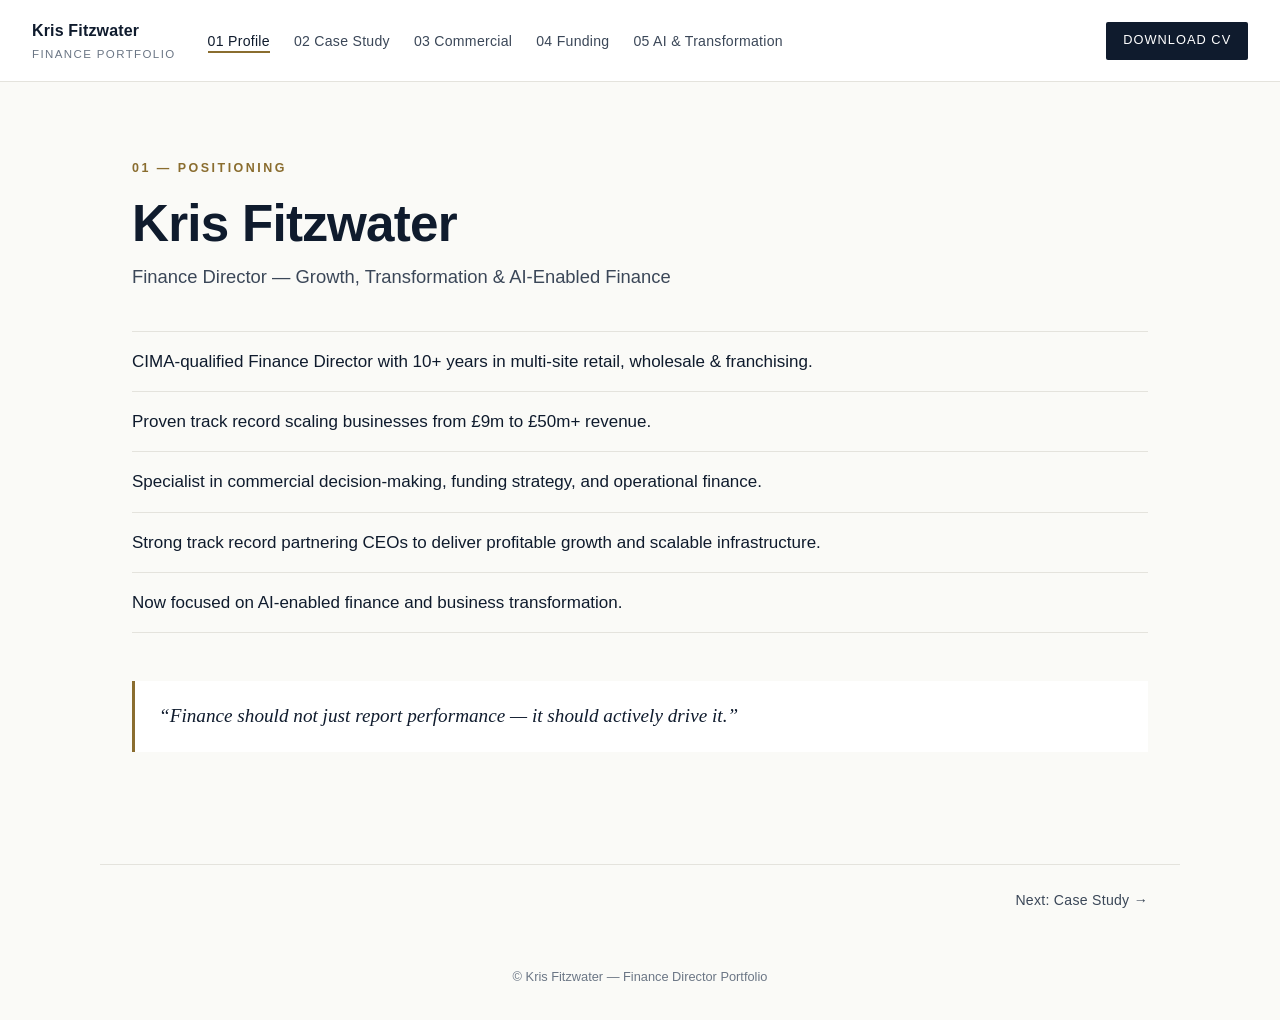
==== portfolio/index.html @ 9b86970d "Add multi-page finance portfolio website Five standalone HTML slides (profile, case study, commercia" ====
<!doctype html>
<html lang="en">
<head>
  <meta charset="utf-8">
  <meta name="viewport" content="width=device-width,initial-scale=1">
  <title>Kris Fitzwater — Finance Director Portfolio</title>
  <meta name="description" content="Portfolio of Kris Fitzwater, CIMA-qualified Finance Director specialising in growth, transformation and AI-enabled finance.">
  <link rel="stylesheet" href="css/style.css">
</head>
<body>
  <header class="site-header">
    <a class="brand" href="index.html">Kris Fitzwater<small>Finance Portfolio</small></a>
    <nav class="primary-nav" aria-label="Portfolio sections">
      <ol>
        <li><a href="index.html" aria-current="page">01 Profile</a></li>
        <li><a href="case-study.html">02 Case Study</a></li>
        <li><a href="commercial.html">03 Commercial</a></li>
        <li><a href="funding.html">04 Funding</a></li>
        <li><a href="transformation.html">05 AI &amp; Transformation</a></li>
      </ol>
    </nav>
    <a class="cv-download" href="assets/Kris-Fitzwater-CV.pdf" download>Download CV</a>
  </header>

  <main class="slide" id="top">
    <p class="eyebrow">01 — Positioning</p>
    <h1>Kris Fitzwater</h1>
    <p class="tagline">Finance Director — Growth, Transformation &amp; AI-Enabled Finance</p>

    <ul class="profile-lede">
      <li>CIMA-qualified Finance Director with 10+ years in multi-site retail, wholesale &amp; franchising.</li>
      <li>Proven track record scaling businesses from £9m to £50m+ revenue.</li>
      <li>Specialist in commercial decision-making, funding strategy, and operational finance.</li>
      <li>Strong track record partnering CEOs to deliver profitable growth and scalable infrastructure.</li>
      <li>Now focused on AI-enabled finance and business transformation.</li>
    </ul>

    <blockquote class="pull-quote">
      “Finance should not just report performance — it should actively drive it.”
    </blockquote>
  </main>

  <nav class="slide-nav" aria-label="Slide navigation">
    <span class="spacer">&larr; Previous</span>
    <a href="case-study.html">Next: Case Study &rarr;</a>
  </nav>

  <footer class="site-footer">
    &copy; Kris Fitzwater — Finance Director Portfolio
  </footer>
</body>
</html>
---- portfolio/css/style.css ----
:root {
  --bg: #fafaf7;
  --paper: #ffffff;
  --ink: #0f1b2d;
  --ink-soft: #3b4758;
  --muted: #6b7685;
  --rule: #e4e3dd;
  --accent: #8a6d2f;
  --max: 1080px;
}

* { box-sizing: border-box; }

html { scroll-behavior: smooth; }

body {
  margin: 0;
  background: var(--bg);
  color: var(--ink);
  font-family: -apple-system, BlinkMacSystemFont, "Segoe UI", Roboto, "Helvetica Neue", Arial, sans-serif;
  font-size: 17px;
  line-height: 1.6;
  -webkit-font-smoothing: antialiased;
  text-rendering: optimizeLegibility;
}

a { color: var(--ink); }

.site-header {
  display: flex;
  align-items: center;
  gap: 2rem;
  padding: 1.1rem 2rem;
  background: var(--paper);
  border-bottom: 1px solid var(--rule);
  position: sticky;
  top: 0;
  z-index: 10;
}

.brand {
  font-weight: 700;
  color: var(--ink);
  text-decoration: none;
  letter-spacing: 0.01em;
  white-space: nowrap;
  font-size: 1rem;
}

.brand small {
  display: block;
  font-weight: 400;
  font-size: 0.72rem;
  color: var(--muted);
  letter-spacing: 0.12em;
  text-transform: uppercase;
  margin-top: 2px;
}

.primary-nav ol {
  list-style: none;
  padding: 0;
  margin: 0;
  display: flex;
  gap: 1.5rem;
  flex-wrap: wrap;
}

.primary-nav a {
  color: var(--ink-soft);
  text-decoration: none;
  font-size: 0.88rem;
  letter-spacing: 0.02em;
  padding-bottom: 2px;
  border-bottom: 2px solid transparent;
  transition: color 120ms, border-color 120ms;
}

.primary-nav a:hover { color: var(--ink); }

.primary-nav a[aria-current="page"] {
  color: var(--ink);
  border-bottom-color: var(--accent);
}

.cv-download {
  margin-left: auto;
  padding: 0.55rem 1.05rem;
  background: var(--ink);
  color: var(--paper);
  text-decoration: none;
  font-size: 0.8rem;
  letter-spacing: 0.08em;
  text-transform: uppercase;
  border-radius: 2px;
  white-space: nowrap;
  transition: background 120ms;
}

.cv-download:hover { background: var(--accent); }

main.slide {
  max-width: var(--max);
  margin: 0 auto;
  padding: 4rem 2rem 2rem;
}

.eyebrow {
  font-size: 0.78rem;
  letter-spacing: 0.2em;
  text-transform: uppercase;
  color: var(--accent);
  font-weight: 600;
  margin-bottom: 1rem;
}

h1 {
  font-size: clamp(2rem, 4.2vw, 3.2rem);
  font-weight: 600;
  letter-spacing: -0.015em;
  line-height: 1.15;
  margin: 0 0 0.5rem;
}

h2 {
  font-size: 1.45rem;
  font-weight: 600;
  margin: 2.5rem 0 0.75rem;
  letter-spacing: -0.01em;
}

h3 {
  font-size: 1rem;
  font-weight: 700;
  text-transform: uppercase;
  letter-spacing: 0.1em;
  color: var(--ink-soft);
  margin: 1.5rem 0 0.5rem;
}

.tagline {
  font-size: 1.15rem;
  color: var(--ink-soft);
  font-weight: 400;
  margin: 0 0 2.5rem;
}

.subtitle {
  font-size: 1.1rem;
  color: var(--ink-soft);
  font-weight: 400;
  margin: 0 0 2rem;
}

ul { padding-left: 1.2rem; }
li { margin: 0.35rem 0; }

.pull-quote {
  border-left: 3px solid var(--accent);
  padding: 1.25rem 1.5rem;
  margin: 3rem 0 1rem;
  font-family: Georgia, "Times New Roman", serif;
  font-style: italic;
  font-size: 1.2rem;
  color: var(--ink);
  background: var(--paper);
}

.profile-lede {
  margin: 0 0 2rem;
  padding: 0;
  list-style: none;
  border-top: 1px solid var(--rule);
}
.profile-lede li {
  padding: 1rem 0;
  border-bottom: 1px solid var(--rule);
  margin: 0;
}

.metrics {
  display: grid;
  grid-template-columns: repeat(auto-fit, minmax(200px, 1fr));
  gap: 1rem;
  margin: 2rem 0 1rem;
}
.metric {
  background: var(--paper);
  padding: 1.5rem;
  border: 1px solid var(--rule);
}
.metric-value {
  font-size: 1.9rem;
  font-weight: 600;
  color: var(--ink);
  letter-spacing: -0.02em;
  line-height: 1.1;
}
.metric-label {
  font-size: 0.75rem;
  color: var(--muted);
  text-transform: uppercase;
  letter-spacing: 0.12em;
  margin-top: 0.4rem;
}

.two-col {
  display: grid;
  grid-template-columns: repeat(auto-fit, minmax(280px, 1fr));
  gap: 2rem;
  margin-top: 1.5rem;
}

.panel {
  background: var(--paper);
  border: 1px solid var(--rule);
  padding: 1.5rem;
}

.slide-nav {
  max-width: var(--max);
  margin: 4rem auto 0;
  padding: 1.5rem 2rem;
  border-top: 1px solid var(--rule);
  display: flex;
  justify-content: space-between;
  gap: 1rem;
}
.slide-nav a,
.slide-nav span {
  color: var(--ink-soft);
  text-decoration: none;
  font-size: 0.88rem;
  letter-spacing: 0.02em;
}
.slide-nav a:hover { color: var(--ink); }
.slide-nav .spacer { visibility: hidden; }

.site-footer {
  text-align: center;
  padding: 2rem;
  color: var(--muted);
  font-size: 0.8rem;
}

@media (max-width: 820px) {
  .site-header {
    flex-wrap: wrap;
    padding: 1rem 1.25rem;
    gap: 0.75rem;
    position: static;
  }
  .cv-download { margin-left: 0; }
  main.slide { padding: 2.5rem 1.25rem 1.25rem; }
  .primary-nav ol { gap: 1rem; }
  .slide-nav { padding: 1.25rem; }
}

@media print {
  .site-header, .slide-nav, .site-footer { display: none; }
  body { background: #fff; }
}
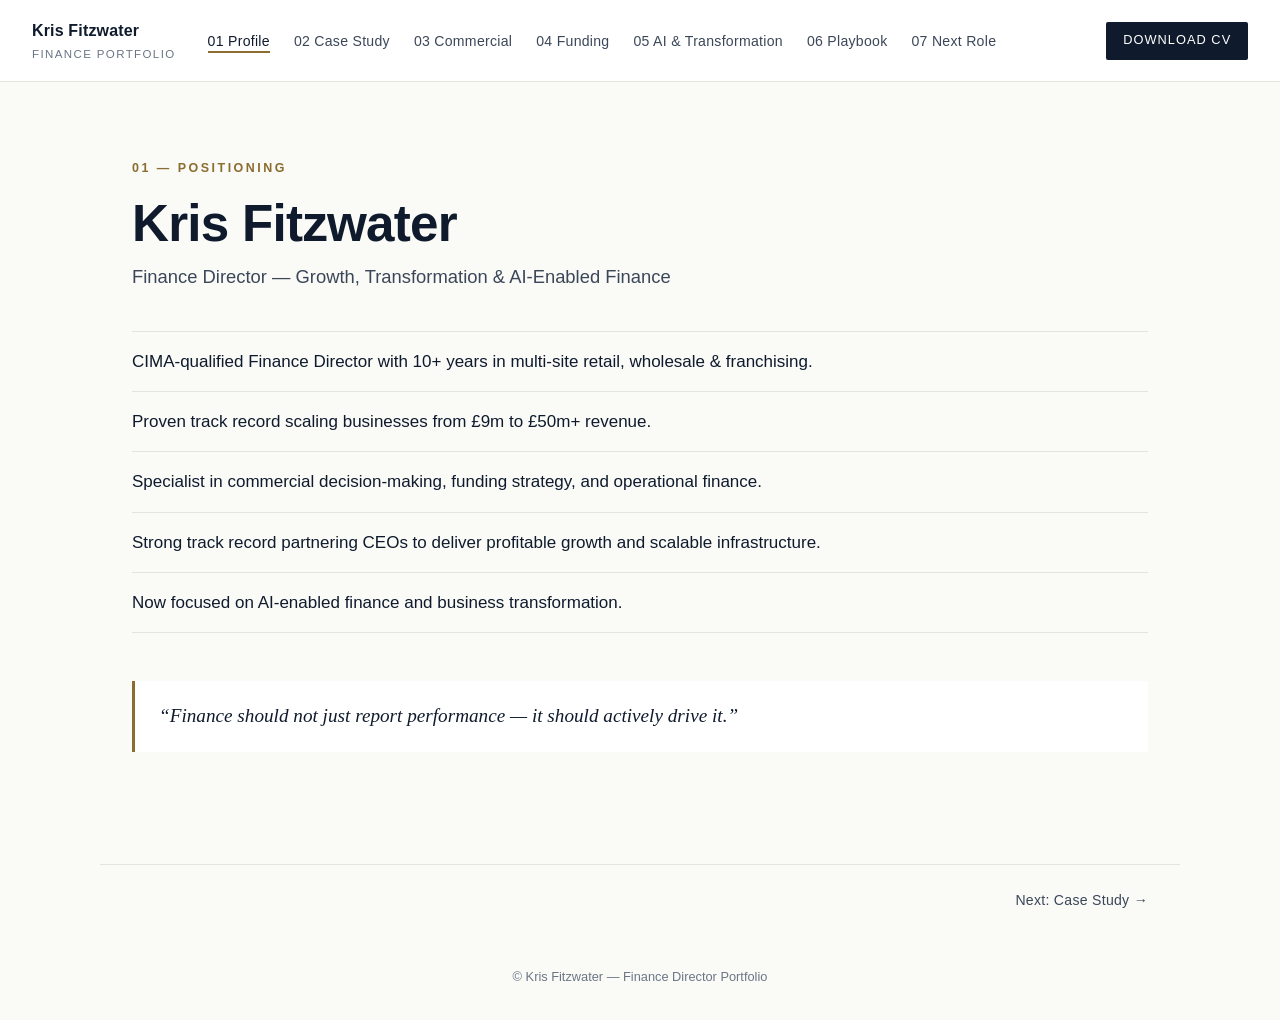
==== commit bf2dada4: "Add slides 06 Playbook and 07 Next Role; revise slide 05 Replace the slide-5 draft copy with the sup" ====
--- a/portfolio/index.html
+++ b/portfolio/index.html
@@ -17,6 +17,8 @@
         <li><a href="commercial.html">03 Commercial</a></li>
         <li><a href="funding.html">04 Funding</a></li>
         <li><a href="transformation.html">05 AI &amp; Transformation</a></li>
+        <li><a href="playbook.html">06 Playbook</a></li>
+        <li><a href="next-role.html">07 Next Role</a></li>
       </ol>
     </nav>
     <a class="cv-download" href="assets/Kris-Fitzwater-CV.pdf" download>Download CV</a>
--- a/portfolio/css/style.css
+++ b/portfolio/css/style.css
@@ -216,6 +216,53 @@
   border: 1px solid var(--rule);
   padding: 1.5rem;
 }
+
+.steps {
+  display: grid;
+  grid-template-columns: repeat(auto-fit, minmax(260px, 1fr));
+  gap: 1rem;
+  margin: 1.5rem 0 1rem;
+}
+.step {
+  background: var(--paper);
+  border: 1px solid var(--rule);
+  padding: 1.5rem;
+}
+.step-number {
+  display: block;
+  font-family: Georgia, "Times New Roman", serif;
+  font-size: 2.2rem;
+  font-weight: 600;
+  color: var(--accent);
+  line-height: 1;
+  margin-bottom: 0.5rem;
+}
+.step h3 {
+  margin: 0 0 0.5rem;
+  text-transform: none;
+  letter-spacing: -0.01em;
+  font-size: 1.15rem;
+  color: var(--ink);
+  font-weight: 600;
+}
+.step ul { margin: 0; }
+
+.cta {
+  background: var(--ink);
+  color: var(--paper);
+  padding: 2rem;
+  margin: 2.5rem 0 1rem;
+  border-radius: 2px;
+}
+.cta h2 {
+  color: var(--paper);
+  margin-top: 0;
+}
+.cta .cv-download {
+  margin-left: 0;
+  background: var(--accent);
+}
+.cta .cv-download:hover { background: var(--paper); color: var(--ink); }
 
 .slide-nav {
   max-width: var(--max);
